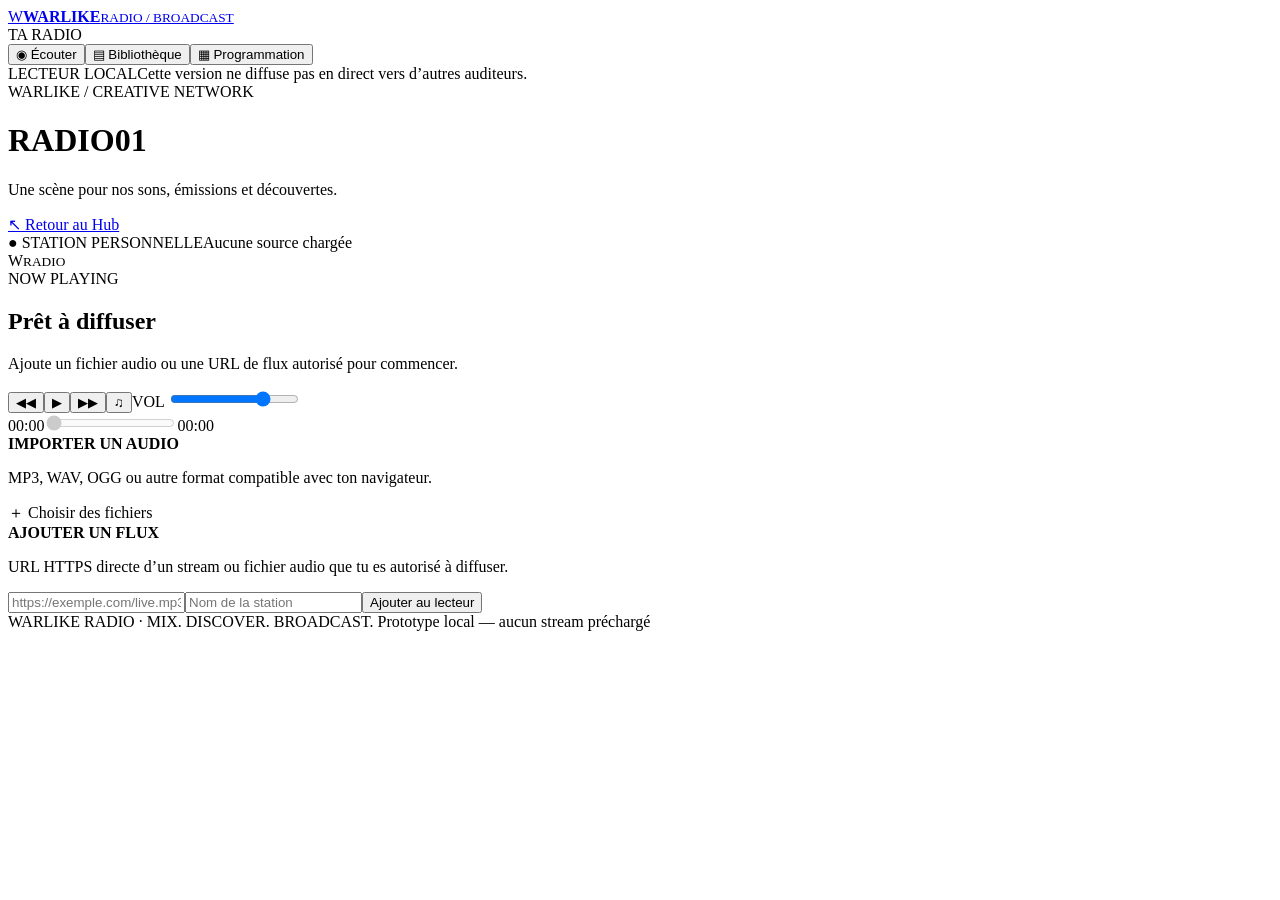
==== index.html @ a459d92d "feat(radio): initialize independent WarLike Radio web player and programming interface" ====
<!doctype html><html lang="fr"><head><meta charset="utf-8"><meta name="viewport" content="width=device-width,initial-scale=1"><meta name="theme-color" content="#17101e"><title>WarLike Radio — On Air</title><link rel="stylesheet" href="./style.css"></head><body><div class="app">
<aside class="side"><a class="brand" href="https://warlike-hub.pages.dev/"><span class="logo">W</span><span><b>WARLIKE</b><small>RADIO / BROADCAST</small></span></a><div class="side-title">TA RADIO</div><nav><button data-tab="player" class="active">◉ Écouter</button><button data-tab="library">▤ Bibliothèque</button><button data-tab="schedule">▦ Programmation</button></nav><div class="side-end"><span class="led"></span>LECTEUR LOCAL<span class="muted">Cette version ne diffuse pas en direct vers d’autres auditeurs.</span></div></aside>
<main><header class="top"><div><span class="eyebrow">WARLIKE / CREATIVE NETWORK</span><h1>RADIO<span>01</span></h1><p>Une scène pour nos sons, émissions et découvertes.</p></div><a href="https://warlike-hub.pages.dev/" class="back">↖ Retour au Hub</a></header>
<section id="playerPanel" class="panel"><div class="onair"><span class="live">● STATION PERSONNELLE</span><span id="sourceStatus">Aucune source chargée</span></div>
<div class="hero"><div class="cover"><div class="orbit one"></div><div class="orbit two"></div><div class="disc"><span>W</span><small>RADIO</small></div></div><div class="hero-data"><span class="eyebrow">NOW PLAYING</span><h2 id="trackTitle">Prêt à diffuser</h2><p id="trackArtist">Ajoute un fichier audio ou une URL de flux autorisé pour commencer.</p><div id="playbackError" role="status" class="error" hidden></div><div class="controls"><button id="previous" aria-label="Piste précédente">◀◀</button><button id="play" class="play" aria-label="Lecture / pause">▶</button><button id="next" aria-label="Piste suivante">▶▶</button><button id="mute" aria-label="Activer / couper le son">♫</button><label class="volume">VOL <input id="volume" type="range" min="0" max="100" value="75" aria-label="Volume"></label></div><div class="progress"><span id="elapsed">00:00</span><input id="seek" type="range" min="0" max="100" value="0" aria-label="Position de lecture" disabled><span id="duration">00:00</span></div></div></div>
<div class="source-cards"><div class="source-card"><b>IMPORTER UN AUDIO</b><p>MP3, WAV, OGG ou autre format compatible avec ton navigateur.</p><label class="upload">＋ Choisir des fichiers<input type="file" id="localFiles" accept="audio/*,.mp3,.wav,.ogg,.m4a,.flac" multiple hidden></label></div><form class="source-card" id="streamForm"><b>AJOUTER UN FLUX</b><p>URL HTTPS directe d’un stream ou fichier audio que tu es autorisé à diffuser.</p><input type="url" id="streamUrl" placeholder="https://exemple.com/live.mp3" required><input type="text" id="streamName" maxlength="90" placeholder="Nom de la station" required><button type="submit">Ajouter au lecteur</button></form></div></section>
<section id="libraryPanel" class="panel" hidden><div class="section-header"><div><span class="eyebrow">WARLIKE RADIO / COLLECTION</span><h2>Liste de lecture</h2></div><button id="clearLibrary">Effacer la liste</button></div><p class="hint">Les fichiers locaux restent dans ta session de navigateur. Seules les URLs de flux sont mémorisées ; les fichiers audio ne sont pas envoyés à un serveur.</p><div class="library-list" id="playlist"></div></section>
<section id="schedulePanel" class="panel" hidden><div class="section-header"><div><span class="eyebrow">WARLIKE RADIO / PROGRAMME</span><h2>Grille des émissions</h2></div></div><p class="hint">Ébauche de programmation éditoriale. Les horaires ne déclenchent pas de diffusion automatique.</p><form class="schedule-form" id="scheduleForm"><label>Heure<input type="time" id="showTime" required value="20:00"></label><label>Émission<input id="showName" maxlength="75" required placeholder="Ex. WarLike Sessions"></label><label>Animateur<input id="showHost" maxlength="65" placeholder="Nom de l'animateur"></label><button type="submit">＋ Ajouter</button></form><div id="shows" class="shows"></div></section>
<footer>WARLIKE RADIO · MIX. DISCOVER. BROADCAST. <span>Prototype local — aucun stream préchargé</span></footer>
</main></div><audio id="audio" preload="metadata"></audio><script type="module" src="./app.js"></script></body></html>
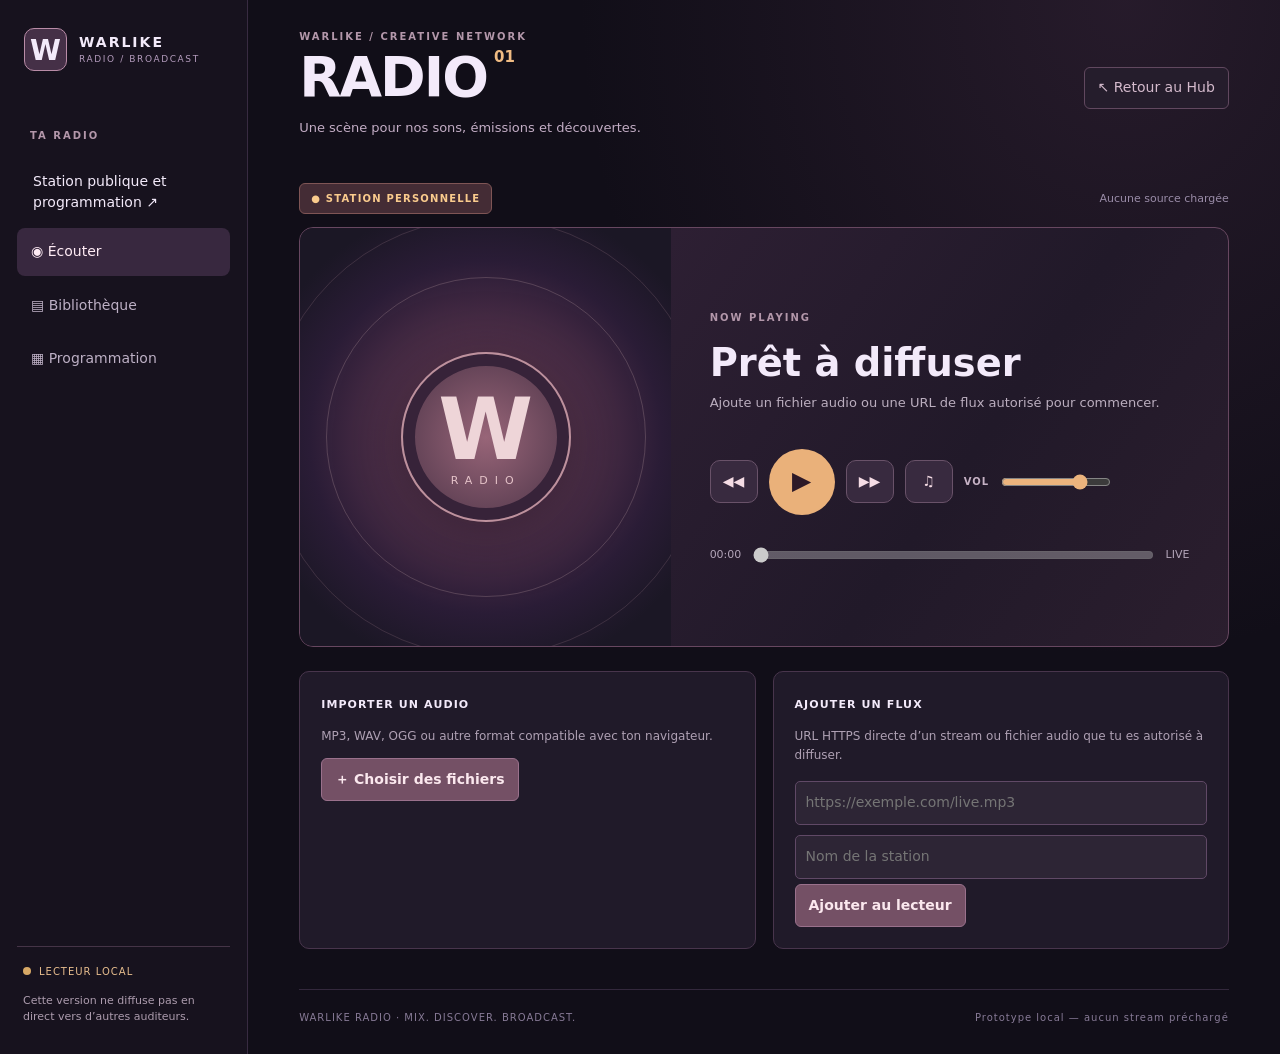
==== commit 4eb33b8d: "feat: expose server mode from local application" ====
--- a/index.html
+++ b/index.html
@@ -1,5 +1,5 @@
 <!doctype html><html lang="fr"><head><meta charset="utf-8"><meta name="viewport" content="width=device-width,initial-scale=1"><meta name="theme-color" content="#17101e"><title>WarLike Radio — On Air</title><link rel="stylesheet" href="./style.css"></head><body><div class="app">
-<aside class="side"><a class="brand" href="https://warlike-hub.pages.dev/"><span class="logo">W</span><span><b>WARLIKE</b><small>RADIO / BROADCAST</small></span></a><div class="side-title">TA RADIO</div><nav><button data-tab="player" class="active">◉ Écouter</button><button data-tab="library">▤ Bibliothèque</button><button data-tab="schedule">▦ Programmation</button></nav><div class="side-end"><span class="led"></span>LECTEUR LOCAL<span class="muted">Cette version ne diffuse pas en direct vers d’autres auditeurs.</span></div></aside>
+<aside class="side"><a class="brand" href="https://warlike-hub.pages.dev/"><span class="logo">W</span><span><b>WARLIKE</b><small>RADIO / BROADCAST</small></span></a><div class="side-title">TA RADIO</div><p style="padding:0 16px"><a href="./public.html">Station publique et programmation ↗</a></p><nav><button data-tab="player" class="active">◉ Écouter</button><button data-tab="library">▤ Bibliothèque</button><button data-tab="schedule">▦ Programmation</button></nav><div class="side-end"><span class="led"></span>LECTEUR LOCAL<span class="muted">Cette version ne diffuse pas en direct vers d’autres auditeurs.</span></div></aside>
 <main><header class="top"><div><span class="eyebrow">WARLIKE / CREATIVE NETWORK</span><h1>RADIO<span>01</span></h1><p>Une scène pour nos sons, émissions et découvertes.</p></div><a href="https://warlike-hub.pages.dev/" class="back">↖ Retour au Hub</a></header>
 <section id="playerPanel" class="panel"><div class="onair"><span class="live">● STATION PERSONNELLE</span><span id="sourceStatus">Aucune source chargée</span></div>
 <div class="hero"><div class="cover"><div class="orbit one"></div><div class="orbit two"></div><div class="disc"><span>W</span><small>RADIO</small></div></div><div class="hero-data"><span class="eyebrow">NOW PLAYING</span><h2 id="trackTitle">Prêt à diffuser</h2><p id="trackArtist">Ajoute un fichier audio ou une URL de flux autorisé pour commencer.</p><div id="playbackError" role="status" class="error" hidden></div><div class="controls"><button id="previous" aria-label="Piste précédente">◀◀</button><button id="play" class="play" aria-label="Lecture / pause">▶</button><button id="next" aria-label="Piste suivante">▶▶</button><button id="mute" aria-label="Activer / couper le son">♫</button><label class="volume">VOL <input id="volume" type="range" min="0" max="100" value="75" aria-label="Volume"></label></div><div class="progress"><span id="elapsed">00:00</span><input id="seek" type="range" min="0" max="100" value="0" aria-label="Position de lecture" disabled><span id="duration">00:00</span></div></div></div>
--- a/style.css
+++ b/style.css
@@ -0,0 +1 @@
+:root{font:14px/1.55 Inter,system-ui,'Segoe UI',sans-serif;background:#110d17;color:#f3eafa}*{box-sizing:border-box}body{margin:0}button,input{font:inherit}button{cursor:pointer}a{text-decoration:none;color:inherit}button:focus-visible,input:focus-visible,a:focus-visible{outline:2px solid #e2b77b;outline-offset:3px}.app{display:grid;grid-template-columns:248px minmax(0,1fr);min-height:100dvh}.side{padding:28px 17px;background:#17121e;border-right:1px solid #382b41;display:flex;flex-direction:column;min-height:100vh}.brand{display:flex;gap:12px;align-items:center;margin:0 7px 57px}.logo{height:43px;width:43px;background:#453047;border:1px solid #b98ca7;border-radius:10px;display:grid;place-items:center;font-size:28px;font-weight:900}.brand b{letter-spacing:2px}.brand small{display:block;letter-spacing:1.6px;color:#b49cbd;font-size:9px}.side-title,.eyebrow{font-size:10px;letter-spacing:2px;font-weight:800;color:#b397aa}.side-title{margin:0 13px 13px}.side nav{display:grid;gap:6px}.side nav button{color:#bdb0c5;text-align:left;background:none;border:0;border-radius:8px;padding:13px 14px}.side nav button:hover,.side nav button.active{background:#38283f;color:#ffecf5}.side-end{margin-top:auto;border-top:1px solid #453447;padding:17px 6px 0;color:#e6bc8d;font-size:10px;letter-spacing:1px}.side-end .muted{display:block;line-height:1.5;color:#ad9cae;font-size:11px;margin-top:13px;letter-spacing:0}.led{display:inline-block;width:8px;height:8px;background:#d7a866;border-radius:50%;margin-right:8px}main{min-width:0;background:radial-gradient(ellipse at 85% 0,#51345055,transparent 44%),#110e18;padding:25px clamp(18px,4vw,68px) 28px}.top{display:flex;justify-content:space-between;gap:15px;align-items:center;margin-bottom:32px}.top h1{margin:3px 0;font-size:clamp(32px,5vw,55px);line-height:1;font-weight:900;letter-spacing:-2px}.top h1 span{font-size:15px;color:#f0bb83;vertical-align:top;margin-left:7px;letter-spacing:0}.top p{color:#c3adc5;font-size:13px}.back{border:1px solid #61485f;background:#251d2c;border-radius:6px;padding:9px 13px;color:#d4bacc}.panel{max-width:1240px}.onair{display:flex;align-items:center;justify-content:space-between;flex-wrap:wrap;gap:12px;margin-bottom:13px}.live{color:#facb8d;background:#442c35;border:1px solid #7f5555;padding:7px 11px;border-radius:6px;font-size:10px;letter-spacing:1.2px;font-weight:800}#sourceStatus{color:#9a8ca8;font-size:11px}.hero{display:grid;grid-template-columns:minmax(220px,40%) minmax(0,1fr);background:linear-gradient(125deg,#37243b,#211929 68%,#2b1e2e);border:1px solid #674760;border-radius:14px;overflow:hidden;min-height:420px}.cover{position:relative;min-height:400px;background:radial-gradient(circle,#9b6573 0,#57344d 30%,#2a1c36 63%,#1b1725 85%);display:grid;place-items:center;overflow:hidden}.orbit{position:absolute;border:1px solid #b89ca048;border-radius:50%;width:320px;height:320px}.orbit.two{width:440px;height:440px;border-color:#d9a9b32a}.disc{height:170px;width:170px;border:2px solid #bd919d;border-radius:50%;display:flex;align-items:center;justify-content:center;flex-direction:column;background:radial-gradient(circle,#986578,#463044);box-shadow:0 8px 60px #08081180,inset 0 0 0 12px #372339}.disc span{font-size:86px;font-weight:900;line-height:1;color:#eed5d8}.disc small{font-size:11px;letter-spacing:7px;color:#e5c3c9}.playing .disc{animation:spin 10s linear infinite}@keyframes spin{to{transform:rotate(360deg)}}.hero-data{padding:48px clamp(18px,3vw,48px);display:flex;flex-direction:column;justify-content:center;min-width:0}.hero-data h2{font-size:clamp(25px,3vw,42px);line-height:1.12;margin:15px 0 9px;overflow-wrap:anywhere}.hero-data>p{font-size:13px;color:#bbaebf;margin:0 0 36px}.controls{display:flex;align-items:center;gap:11px;flex-wrap:wrap}.controls button{color:#f5dce5;background:#382a3f;border:1px solid #695269;height:43px;width:48px;border-radius:10px}.controls button.play{background:#eab17a;color:#2d1927;border:0;border-radius:50%;width:66px;height:66px;font-size:25px}.controls button:hover{filter:brightness(1.15)}.volume{display:flex;gap:10px;align-items:center;color:#c6b2c5;font-size:10px;font-weight:800;letter-spacing:1px}.volume input{width:110px;accent-color:#ecb47d}.progress{margin-top:30px;display:flex;gap:10px;align-items:center;font-size:11px;color:#b3a5b9}.progress input{flex:1;min-width:0;accent-color:#efb882}.error{margin:-16px 0 20px;border:1px solid #c88686;background:#43272d;padding:9px;color:#ffcdce;border-radius:5px;font-size:12px}.source-cards{display:grid;grid-template-columns:1fr 1fr;gap:17px;margin-top:24px}.source-card{background:#201a29;border:1px solid #48354c;border-radius:10px;padding:21px}.source-card b{font-size:11px;letter-spacing:1.1px}.source-card p{color:#aea0b3;font-size:12px}.source-card input:not([type=file]){width:100%;margin:5px 0;background:#2d2535;border:1px solid #604966;border-radius:5px;color:white;padding:10px}.source-card button,.upload{display:inline-block;background:#745065;border:1px solid #9a718c;color:#fbe8ee;border-radius:6px;padding:10px 13px;font-weight:700;cursor:pointer}.source-card button:hover,.upload:hover{background:#935e78}.section-header{display:flex;align-items:center;justify-content:space-between;gap:10px}.section-header h2{font-size:32px;margin:8px 0}.section-header>button{background:#4a2637;color:#f9d3d5;border:1px solid #74435c;border-radius:6px;padding:9px}.hint{color:#afa3b9;max-width:750px}.library-list,.shows{margin-top:25px;display:grid;gap:10px}.list-item,.show{background:#241c2c;border:1px solid #48364d;border-radius:9px;padding:13px 17px;display:flex;align-items:center;gap:14px}.list-item.active{border-color:#f4bd81;background:#392738}.list-item .number{color:#cda88b;font-size:15px;width:28px}.list-item .meta{min-width:0;flex:1}.list-item .meta b,.show b{display:block;overflow-wrap:anywhere}.list-item .meta small,.show small{display:block;color:#9f90a8;font-size:11px}.list-item button,.show button{background:#392f40;color:#e6d4e6;border:1px solid #59445b;border-radius:5px;padding:8px}.show time{background:#402c45;color:#fad49b;padding:9px 11px;border-radius:6px;font-weight:800}.show>div{flex:1}.schedule-form{display:flex;flex-wrap:wrap;align-items:end;gap:11px;margin-top:30px;padding:22px;background:#271e2c;border:1px solid #4e3951;border-radius:10px}.schedule-form label{display:grid;gap:5px;font-size:11px;color:#bca3ba}.schedule-form input{background:#382b3e;border:1px solid #6e5070;border-radius:5px;padding:10px;color:white}.schedule-form button{background:#b68669;border:0;color:#251924;border-radius:5px;padding:12px 16px;font-weight:800}footer{display:flex;justify-content:space-between;gap:20px;flex-wrap:wrap;color:#877a96;border-top:1px solid #33283c;padding-top:20px;margin-top:40px;font-size:10px;letter-spacing:1px}@media(max-width:900px){.app{grid-template-columns:1fr}.side{min-height:0;padding:12px;display:flex;flex-direction:row;flex-wrap:wrap;align-items:center;gap:12px}.brand{margin:0}.side-title,.side-end{display:none}.side nav{display:flex;margin-left:auto}.side nav button{padding:9px}main{padding:20px}.hero-data{padding:28px}.cover{min-height:290px}.hero{min-height:300px}}@media(max-width:600px){.top{align-items:flex-start}.back{font-size:11px}.hero{display:flex;flex-direction:column}.cover{min-height:210px}.disc{width:125px;height:125px}.disc span{font-size:61px}.orbit{width:215px;height:215px}.orbit.two{width:290px;height:290px}.hero-data{padding:25px}.hero-data>p{margin-bottom:20px}.source-cards{grid-template-columns:1fr}.side nav{width:100%;margin:0}.side nav button{flex:1}.schedule-form{display:grid;grid-template-columns:1fr}.schedule-form input{width:100%}}
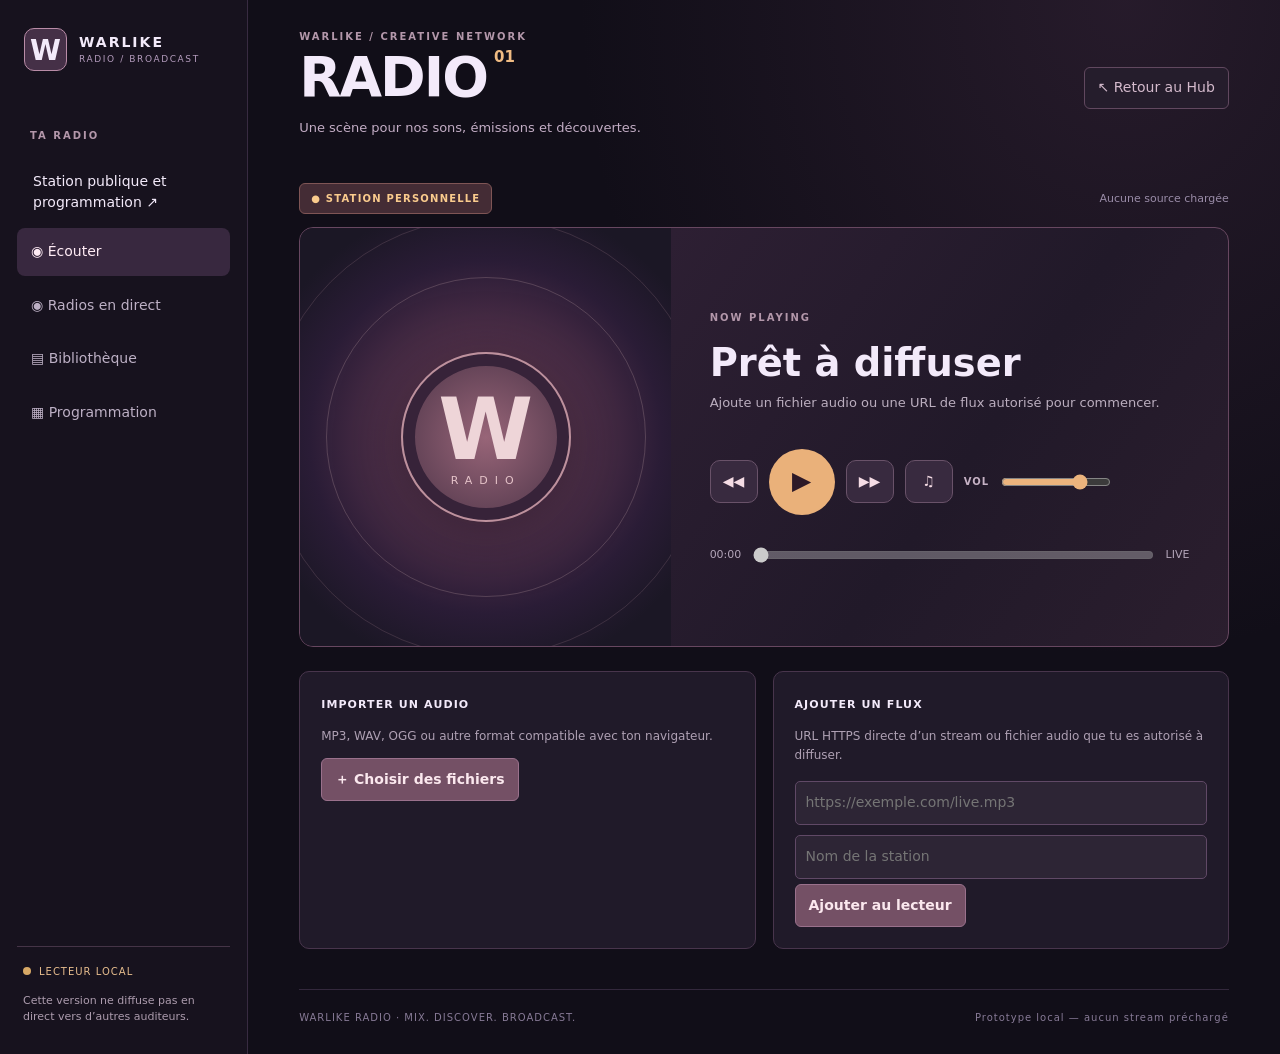
==== commit b19deb4a: "feat(radio): add live stations browser and search UI" ====
--- a/index.html
+++ b/index.html
@@ -1,10 +1,10 @@
 <!doctype html><html lang="fr"><head><meta charset="utf-8"><meta name="viewport" content="width=device-width,initial-scale=1"><meta name="theme-color" content="#17101e"><title>WarLike Radio — On Air</title><link rel="stylesheet" href="./style.css"></head><body><div class="app">
-<aside class="side"><a class="brand" href="https://warlike-hub.pages.dev/"><span class="logo">W</span><span><b>WARLIKE</b><small>RADIO / BROADCAST</small></span></a><div class="side-title">TA RADIO</div><p style="padding:0 16px"><a href="./public.html">Station publique et programmation ↗</a></p><nav><button data-tab="player" class="active">◉ Écouter</button><button data-tab="library">▤ Bibliothèque</button><button data-tab="schedule">▦ Programmation</button></nav><div class="side-end"><span class="led"></span>LECTEUR LOCAL<span class="muted">Cette version ne diffuse pas en direct vers d’autres auditeurs.</span></div></aside>
+<aside class="side"><a class="brand" href="https://warlike-hub.pages.dev/"><span class="logo">W</span><span><b>WARLIKE</b><small>RADIO / BROADCAST</small></span></a><div class="side-title">TA RADIO</div><p style="padding:0 16px"><a href="./public.html">Station publique et programmation ↗</a></p><nav><button data-tab="player" class="active">◉ Écouter</button><button data-tab="stations">◉ Radios en direct</button><button data-tab="library">▤ Bibliothèque</button><button data-tab="schedule">▦ Programmation</button></nav><div class="side-end"><span class="led"></span>LECTEUR LOCAL<span class="muted">Cette version ne diffuse pas en direct vers d’autres auditeurs.</span></div></aside>
 <main><header class="top"><div><span class="eyebrow">WARLIKE / CREATIVE NETWORK</span><h1>RADIO<span>01</span></h1><p>Une scène pour nos sons, émissions et découvertes.</p></div><a href="https://warlike-hub.pages.dev/" class="back">↖ Retour au Hub</a></header>
 <section id="playerPanel" class="panel"><div class="onair"><span class="live">● STATION PERSONNELLE</span><span id="sourceStatus">Aucune source chargée</span></div>
 <div class="hero"><div class="cover"><div class="orbit one"></div><div class="orbit two"></div><div class="disc"><span>W</span><small>RADIO</small></div></div><div class="hero-data"><span class="eyebrow">NOW PLAYING</span><h2 id="trackTitle">Prêt à diffuser</h2><p id="trackArtist">Ajoute un fichier audio ou une URL de flux autorisé pour commencer.</p><div id="playbackError" role="status" class="error" hidden></div><div class="controls"><button id="previous" aria-label="Piste précédente">◀◀</button><button id="play" class="play" aria-label="Lecture / pause">▶</button><button id="next" aria-label="Piste suivante">▶▶</button><button id="mute" aria-label="Activer / couper le son">♫</button><label class="volume">VOL <input id="volume" type="range" min="0" max="100" value="75" aria-label="Volume"></label></div><div class="progress"><span id="elapsed">00:00</span><input id="seek" type="range" min="0" max="100" value="0" aria-label="Position de lecture" disabled><span id="duration">00:00</span></div></div></div>
 <div class="source-cards"><div class="source-card"><b>IMPORTER UN AUDIO</b><p>MP3, WAV, OGG ou autre format compatible avec ton navigateur.</p><label class="upload">＋ Choisir des fichiers<input type="file" id="localFiles" accept="audio/*,.mp3,.wav,.ogg,.m4a,.flac" multiple hidden></label></div><form class="source-card" id="streamForm"><b>AJOUTER UN FLUX</b><p>URL HTTPS directe d’un stream ou fichier audio que tu es autorisé à diffuser.</p><input type="url" id="streamUrl" placeholder="https://exemple.com/live.mp3" required><input type="text" id="streamName" maxlength="90" placeholder="Nom de la station" required><button type="submit">Ajouter au lecteur</button></form></div></section>
-<section id="libraryPanel" class="panel" hidden><div class="section-header"><div><span class="eyebrow">WARLIKE RADIO / COLLECTION</span><h2>Liste de lecture</h2></div><button id="clearLibrary">Effacer la liste</button></div><p class="hint">Les fichiers locaux restent dans ta session de navigateur. Seules les URLs de flux sont mémorisées ; les fichiers audio ne sont pas envoyés à un serveur.</p><div class="library-list" id="playlist"></div></section>
+<section id="stationsPanel" class="panel" hidden><div class="section-header"><div><span class="eyebrow">RADIOS FRANÇAISES · FLUX PUBLICS</span><h2>Radios en direct</h2></div><span id="stationTotal" class="hint"></span></div><p class="hint">Des stations réelles avec des flux HTTPS publiés par leurs diffuseurs. La disponibilité et les droits d’écoute dépendent de chaque radio. La lecture démarre après ton clic.</p><div class="station-filters"><input id="stationSearch" type="search" placeholder="Rechercher une chaîne, un genre…" aria-label="Rechercher une station"><select id="stationGenre" aria-label="Filtrer par genre"><option value="all">Tous les genres</option></select></div><div id="stationGrid" class="station-grid"></div></section><section id="libraryPanel" class="panel" hidden><div class="section-header"><div><span class="eyebrow">WARLIKE RADIO / COLLECTION</span><h2>Liste de lecture</h2></div><button id="clearLibrary">Effacer la liste</button></div><p class="hint">Les fichiers locaux restent dans ta session de navigateur. Les radios du catalogue sont accessibles dans l’onglet Radios. Seules tes URLs de flux ajoutées sont mémorisées ; les fichiers audio ne sont pas envoyés à un serveur.</p><div class="library-list" id="playlist"></div></section>
 <section id="schedulePanel" class="panel" hidden><div class="section-header"><div><span class="eyebrow">WARLIKE RADIO / PROGRAMME</span><h2>Grille des émissions</h2></div></div><p class="hint">Ébauche de programmation éditoriale. Les horaires ne déclenchent pas de diffusion automatique.</p><form class="schedule-form" id="scheduleForm"><label>Heure<input type="time" id="showTime" required value="20:00"></label><label>Émission<input id="showName" maxlength="75" required placeholder="Ex. WarLike Sessions"></label><label>Animateur<input id="showHost" maxlength="65" placeholder="Nom de l'animateur"></label><button type="submit">＋ Ajouter</button></form><div id="shows" class="shows"></div></section>
 <footer>WARLIKE RADIO · MIX. DISCOVER. BROADCAST. <span>Prototype local — aucun stream préchargé</span></footer>
 </main></div><audio id="audio" preload="metadata"></audio><script type="module" src="./app.js"></script></body></html>
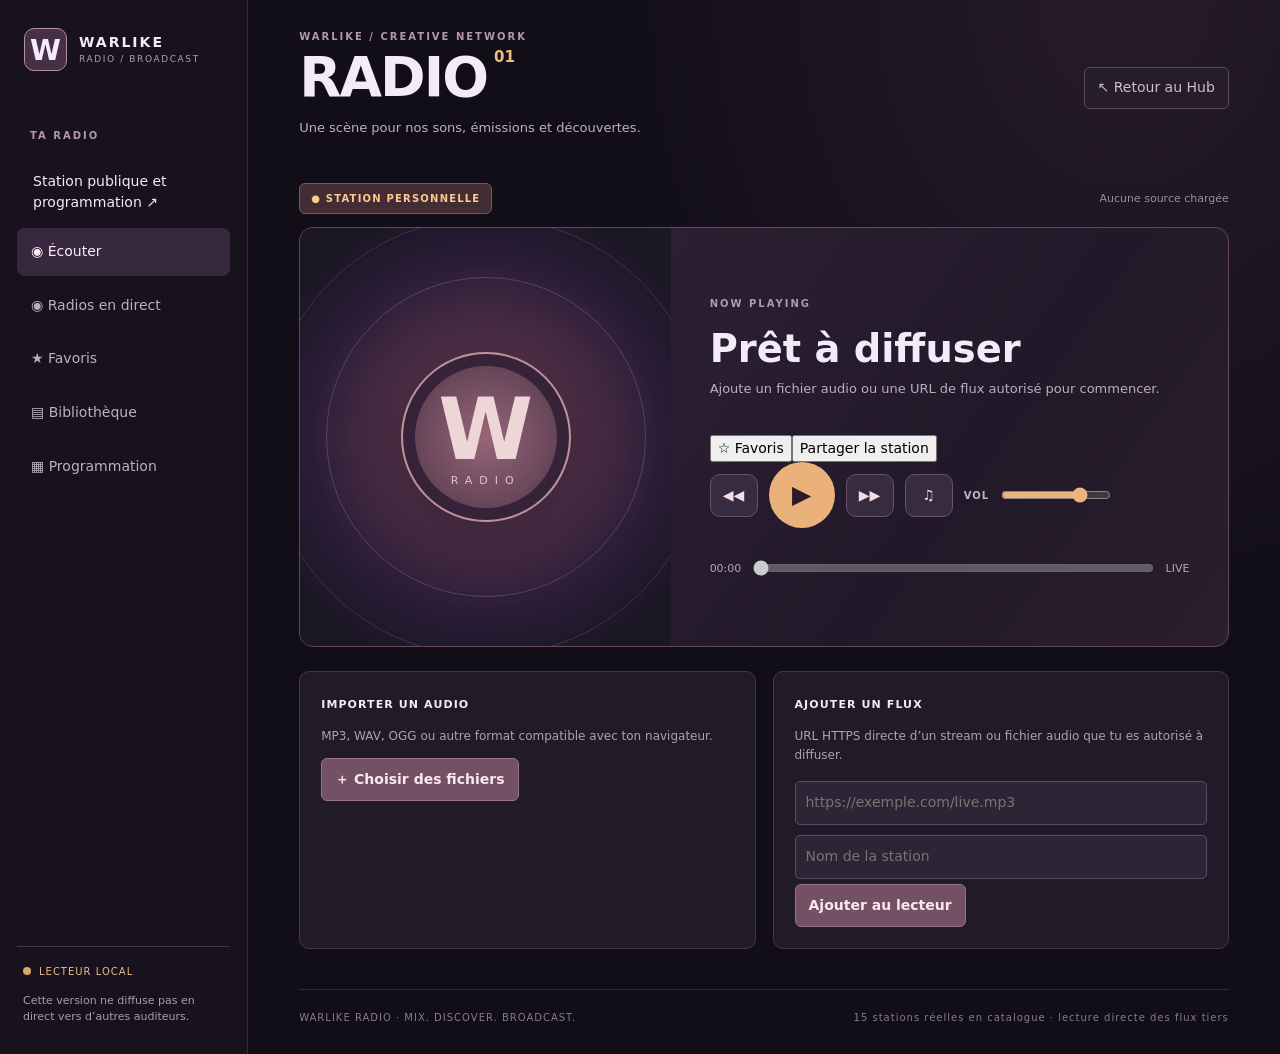
==== commit ee77ce76: "feat(radio): add favorites, recent stations, sorting, retry and share controls" ====
--- a/index.html
+++ b/index.html
@@ -1,10 +1,10 @@
 <!doctype html><html lang="fr"><head><meta charset="utf-8"><meta name="viewport" content="width=device-width,initial-scale=1"><meta name="theme-color" content="#17101e"><title>WarLike Radio — On Air</title><link rel="stylesheet" href="./style.css"></head><body><div class="app">
-<aside class="side"><a class="brand" href="https://warlike-hub.pages.dev/"><span class="logo">W</span><span><b>WARLIKE</b><small>RADIO / BROADCAST</small></span></a><div class="side-title">TA RADIO</div><p style="padding:0 16px"><a href="./public.html">Station publique et programmation ↗</a></p><nav><button data-tab="player" class="active">◉ Écouter</button><button data-tab="stations">◉ Radios en direct</button><button data-tab="library">▤ Bibliothèque</button><button data-tab="schedule">▦ Programmation</button></nav><div class="side-end"><span class="led"></span>LECTEUR LOCAL<span class="muted">Cette version ne diffuse pas en direct vers d’autres auditeurs.</span></div></aside>
+<aside class="side"><a class="brand" href="https://warlike-hub.pages.dev/"><span class="logo">W</span><span><b>WARLIKE</b><small>RADIO / BROADCAST</small></span></a><div class="side-title">TA RADIO</div><p style="padding:0 16px"><a href="./public.html">Station publique et programmation ↗</a></p><nav><button data-tab="player" class="active">◉ Écouter</button><button data-tab="stations">◉ Radios en direct</button><button data-tab="favorites">★ Favoris</button><button data-tab="library">▤ Bibliothèque</button><button data-tab="schedule">▦ Programmation</button></nav><div class="side-end"><span class="led"></span>LECTEUR LOCAL<span class="muted">Cette version ne diffuse pas en direct vers d’autres auditeurs.</span></div></aside>
 <main><header class="top"><div><span class="eyebrow">WARLIKE / CREATIVE NETWORK</span><h1>RADIO<span>01</span></h1><p>Une scène pour nos sons, émissions et découvertes.</p></div><a href="https://warlike-hub.pages.dev/" class="back">↖ Retour au Hub</a></header>
 <section id="playerPanel" class="panel"><div class="onair"><span class="live">● STATION PERSONNELLE</span><span id="sourceStatus">Aucune source chargée</span></div>
-<div class="hero"><div class="cover"><div class="orbit one"></div><div class="orbit two"></div><div class="disc"><span>W</span><small>RADIO</small></div></div><div class="hero-data"><span class="eyebrow">NOW PLAYING</span><h2 id="trackTitle">Prêt à diffuser</h2><p id="trackArtist">Ajoute un fichier audio ou une URL de flux autorisé pour commencer.</p><div id="playbackError" role="status" class="error" hidden></div><div class="controls"><button id="previous" aria-label="Piste précédente">◀◀</button><button id="play" class="play" aria-label="Lecture / pause">▶</button><button id="next" aria-label="Piste suivante">▶▶</button><button id="mute" aria-label="Activer / couper le son">♫</button><label class="volume">VOL <input id="volume" type="range" min="0" max="100" value="75" aria-label="Volume"></label></div><div class="progress"><span id="elapsed">00:00</span><input id="seek" type="range" min="0" max="100" value="0" aria-label="Position de lecture" disabled><span id="duration">00:00</span></div></div></div>
+<div class="hero"><div class="cover"><div class="orbit one"></div><div class="orbit two"></div><div class="disc"><span>W</span><small>RADIO</small></div></div><div class="hero-data"><span class="eyebrow">NOW PLAYING</span><h2 id="trackTitle">Prêt à diffuser</h2><p id="trackArtist">Ajoute un fichier audio ou une URL de flux autorisé pour commencer.</p><div id="playbackError" role="status" class="error" hidden></div><div id="playerActions" class="player-actions"><button type="button" id="favoriteCurrent" aria-pressed="false">☆ Favoris</button><button type="button" id="shareCurrent">Partager la station</button><a id="officialCurrent" href="#" target="_blank" rel="noopener noreferrer" hidden>Écouter sur le site officiel ↗</a><button type="button" id="retryCurrent" hidden>↻ Réessayer</button></div><div class="controls"><button id="previous" aria-label="Piste précédente">◀◀</button><button id="play" class="play" aria-label="Lecture / pause">▶</button><button id="next" aria-label="Piste suivante">▶▶</button><button id="mute" aria-label="Activer / couper le son">♫</button><label class="volume">VOL <input id="volume" type="range" min="0" max="100" value="75" aria-label="Volume"></label></div><div class="progress"><span id="elapsed">00:00</span><input id="seek" type="range" min="0" max="100" value="0" aria-label="Position de lecture" disabled><span id="duration">00:00</span></div></div></div>
 <div class="source-cards"><div class="source-card"><b>IMPORTER UN AUDIO</b><p>MP3, WAV, OGG ou autre format compatible avec ton navigateur.</p><label class="upload">＋ Choisir des fichiers<input type="file" id="localFiles" accept="audio/*,.mp3,.wav,.ogg,.m4a,.flac" multiple hidden></label></div><form class="source-card" id="streamForm"><b>AJOUTER UN FLUX</b><p>URL HTTPS directe d’un stream ou fichier audio que tu es autorisé à diffuser.</p><input type="url" id="streamUrl" placeholder="https://exemple.com/live.mp3" required><input type="text" id="streamName" maxlength="90" placeholder="Nom de la station" required><button type="submit">Ajouter au lecteur</button></form></div></section>
-<section id="stationsPanel" class="panel" hidden><div class="section-header"><div><span class="eyebrow">RADIOS FRANÇAISES · FLUX PUBLICS</span><h2>Radios en direct</h2></div><span id="stationTotal" class="hint"></span></div><p class="hint">Des stations réelles avec des flux HTTPS publiés par leurs diffuseurs. La disponibilité et les droits d’écoute dépendent de chaque radio. La lecture démarre après ton clic.</p><div class="station-filters"><input id="stationSearch" type="search" placeholder="Rechercher une chaîne, un genre…" aria-label="Rechercher une station"><select id="stationGenre" aria-label="Filtrer par genre"><option value="all">Tous les genres</option></select></div><div id="stationGrid" class="station-grid"></div></section><section id="libraryPanel" class="panel" hidden><div class="section-header"><div><span class="eyebrow">WARLIKE RADIO / COLLECTION</span><h2>Liste de lecture</h2></div><button id="clearLibrary">Effacer la liste</button></div><p class="hint">Les fichiers locaux restent dans ta session de navigateur. Les radios du catalogue sont accessibles dans l’onglet Radios. Seules tes URLs de flux ajoutées sont mémorisées ; les fichiers audio ne sont pas envoyés à un serveur.</p><div class="library-list" id="playlist"></div></section>
+<section id="stationsPanel" class="panel" hidden><div class="section-header"><div><span class="eyebrow">RADIOS FRANÇAISES · FLUX PUBLICS</span><h2>Radios en direct</h2></div><span id="stationTotal" class="hint"></span></div><p class="hint">Des stations réelles avec des flux HTTPS publiés par leurs diffuseurs. La disponibilité et les droits d’écoute dépendent de chaque radio. La lecture démarre après ton clic.</p><div class="station-filters"><input id="stationSearch" type="search" placeholder="Rechercher une chaîne, un genre…" aria-label="Rechercher une station"><select id="stationGenre" aria-label="Filtrer par genre"><option value="all">Tous les genres</option></select><select id="stationSort" aria-label="Trier les stations"><option value="name">Par nom</option><option value="genre">Par genre</option><option value="recent">Écoutées récemment</option></select><label class="filter-check"><input id="stationFavoritesOnly" type="checkbox"> ★ Favoris uniquement</label></div><div id="stationGrid" class="station-grid"></div></section><section id="favoritesPanel" class="panel" hidden><div class="section-header"><div><span class="eyebrow">WARLIKE RADIO / TA SÉLECTION</span><h2>Favoris & écoutes récentes</h2></div></div><p class="hint">Retrouve tes stations favorites et les 12 dernières stations sélectionnées sur cet appareil.</p><h3>★ Mes favoris</h3><div id="favoriteGrid" class="station-grid"></div><h3>◷ Écoutées récemment</h3><div id="recentGrid" class="station-grid"></div></section><section id="libraryPanel" class="panel" hidden><div class="section-header"><div><span class="eyebrow">WARLIKE RADIO / COLLECTION</span><h2>Liste de lecture</h2></div><button id="clearLibrary">Effacer la liste</button></div><p class="hint">Les fichiers locaux restent dans ta session de navigateur. Les radios du catalogue sont accessibles dans l’onglet Radios. Seules tes URLs de flux ajoutées sont mémorisées ; les fichiers audio ne sont pas envoyés à un serveur.</p><div class="library-list" id="playlist"></div></section>
 <section id="schedulePanel" class="panel" hidden><div class="section-header"><div><span class="eyebrow">WARLIKE RADIO / PROGRAMME</span><h2>Grille des émissions</h2></div></div><p class="hint">Ébauche de programmation éditoriale. Les horaires ne déclenchent pas de diffusion automatique.</p><form class="schedule-form" id="scheduleForm"><label>Heure<input type="time" id="showTime" required value="20:00"></label><label>Émission<input id="showName" maxlength="75" required placeholder="Ex. WarLike Sessions"></label><label>Animateur<input id="showHost" maxlength="65" placeholder="Nom de l'animateur"></label><button type="submit">＋ Ajouter</button></form><div id="shows" class="shows"></div></section>
-<footer>WARLIKE RADIO · MIX. DISCOVER. BROADCAST. <span>Prototype local — aucun stream préchargé</span></footer>
+<footer>WARLIKE RADIO · MIX. DISCOVER. BROADCAST. <span>15 stations réelles en catalogue · lecture directe des flux tiers</span></footer>
 </main></div><audio id="audio" preload="metadata"></audio><script type="module" src="./app.js"></script></body></html>
--- a/style.css
+++ b/style.css
@@ -1 +1,12 @@
-:root{font:14px/1.55 Inter,system-ui,'Segoe UI',sans-serif;background:#110d17;color:#f3eafa}*{box-sizing:border-box}body{margin:0}button,input{font:inherit}button{cursor:pointer}a{text-decoration:none;color:inherit}button:focus-visible,input:focus-visible,a:focus-visible{outline:2px solid #e2b77b;outline-offset:3px}.app{display:grid;grid-template-columns:248px minmax(0,1fr);min-height:100dvh}.side{padding:28px 17px;background:#17121e;border-right:1px solid #382b41;display:flex;flex-direction:column;min-height:100vh}.brand{display:flex;gap:12px;align-items:center;margin:0 7px 57px}.logo{height:43px;width:43px;background:#453047;border:1px solid #b98ca7;border-radius:10px;display:grid;place-items:center;font-size:28px;font-weight:900}.brand b{letter-spacing:2px}.brand small{display:block;letter-spacing:1.6px;color:#b49cbd;font-size:9px}.side-title,.eyebrow{font-size:10px;letter-spacing:2px;font-weight:800;color:#b397aa}.side-title{margin:0 13px 13px}.side nav{display:grid;gap:6px}.side nav button{color:#bdb0c5;text-align:left;background:none;border:0;border-radius:8px;padding:13px 14px}.side nav button:hover,.side nav button.active{background:#38283f;color:#ffecf5}.side-end{margin-top:auto;border-top:1px solid #453447;padding:17px 6px 0;color:#e6bc8d;font-size:10px;letter-spacing:1px}.side-end .muted{display:block;line-height:1.5;color:#ad9cae;font-size:11px;margin-top:13px;letter-spacing:0}.led{display:inline-block;width:8px;height:8px;background:#d7a866;border-radius:50%;margin-right:8px}main{min-width:0;background:radial-gradient(ellipse at 85% 0,#51345055,transparent 44%),#110e18;padding:25px clamp(18px,4vw,68px) 28px}.top{display:flex;justify-content:space-between;gap:15px;align-items:center;margin-bottom:32px}.top h1{margin:3px 0;font-size:clamp(32px,5vw,55px);line-height:1;font-weight:900;letter-spacing:-2px}.top h1 span{font-size:15px;color:#f0bb83;vertical-align:top;margin-left:7px;letter-spacing:0}.top p{color:#c3adc5;font-size:13px}.back{border:1px solid #61485f;background:#251d2c;border-radius:6px;padding:9px 13px;color:#d4bacc}.panel{max-width:1240px}.onair{display:flex;align-items:center;justify-content:space-between;flex-wrap:wrap;gap:12px;margin-bottom:13px}.live{color:#facb8d;background:#442c35;border:1px solid #7f5555;padding:7px 11px;border-radius:6px;font-size:10px;letter-spacing:1.2px;font-weight:800}#sourceStatus{color:#9a8ca8;font-size:11px}.hero{display:grid;grid-template-columns:minmax(220px,40%) minmax(0,1fr);background:linear-gradient(125deg,#37243b,#211929 68%,#2b1e2e);border:1px solid #674760;border-radius:14px;overflow:hidden;min-height:420px}.cover{position:relative;min-height:400px;background:radial-gradient(circle,#9b6573 0,#57344d 30%,#2a1c36 63%,#1b1725 85%);display:grid;place-items:center;overflow:hidden}.orbit{position:absolute;border:1px solid #b89ca048;border-radius:50%;width:320px;height:320px}.orbit.two{width:440px;height:440px;border-color:#d9a9b32a}.disc{height:170px;width:170px;border:2px solid #bd919d;border-radius:50%;display:flex;align-items:center;justify-content:center;flex-direction:column;background:radial-gradient(circle,#986578,#463044);box-shadow:0 8px 60px #08081180,inset 0 0 0 12px #372339}.disc span{font-size:86px;font-weight:900;line-height:1;color:#eed5d8}.disc small{font-size:11px;letter-spacing:7px;color:#e5c3c9}.playing .disc{animation:spin 10s linear infinite}@keyframes spin{to{transform:rotate(360deg)}}.hero-data{padding:48px clamp(18px,3vw,48px);display:flex;flex-direction:column;justify-content:center;min-width:0}.hero-data h2{font-size:clamp(25px,3vw,42px);line-height:1.12;margin:15px 0 9px;overflow-wrap:anywhere}.hero-data>p{font-size:13px;color:#bbaebf;margin:0 0 36px}.controls{display:flex;align-items:center;gap:11px;flex-wrap:wrap}.controls button{color:#f5dce5;background:#382a3f;border:1px solid #695269;height:43px;width:48px;border-radius:10px}.controls button.play{background:#eab17a;color:#2d1927;border:0;border-radius:50%;width:66px;height:66px;font-size:25px}.controls button:hover{filter:brightness(1.15)}.volume{display:flex;gap:10px;align-items:center;color:#c6b2c5;font-size:10px;font-weight:800;letter-spacing:1px}.volume input{width:110px;accent-color:#ecb47d}.progress{margin-top:30px;display:flex;gap:10px;align-items:center;font-size:11px;color:#b3a5b9}.progress input{flex:1;min-width:0;accent-color:#efb882}.error{margin:-16px 0 20px;border:1px solid #c88686;background:#43272d;padding:9px;color:#ffcdce;border-radius:5px;font-size:12px}.source-cards{display:grid;grid-template-columns:1fr 1fr;gap:17px;margin-top:24px}.source-card{background:#201a29;border:1px solid #48354c;border-radius:10px;padding:21px}.source-card b{font-size:11px;letter-spacing:1.1px}.source-card p{color:#aea0b3;font-size:12px}.source-card input:not([type=file]){width:100%;margin:5px 0;background:#2d2535;border:1px solid #604966;border-radius:5px;color:white;padding:10px}.source-card button,.upload{display:inline-block;background:#745065;border:1px solid #9a718c;color:#fbe8ee;border-radius:6px;padding:10px 13px;font-weight:700;cursor:pointer}.source-card button:hover,.upload:hover{background:#935e78}.section-header{display:flex;align-items:center;justify-content:space-between;gap:10px}.section-header h2{font-size:32px;margin:8px 0}.section-header>button{background:#4a2637;color:#f9d3d5;border:1px solid #74435c;border-radius:6px;padding:9px}.hint{color:#afa3b9;max-width:750px}.library-list,.shows{margin-top:25px;display:grid;gap:10px}.list-item,.show{background:#241c2c;border:1px solid #48364d;border-radius:9px;padding:13px 17px;display:flex;align-items:center;gap:14px}.list-item.active{border-color:#f4bd81;background:#392738}.list-item .number{color:#cda88b;font-size:15px;width:28px}.list-item .meta{min-width:0;flex:1}.list-item .meta b,.show b{display:block;overflow-wrap:anywhere}.list-item .meta small,.show small{display:block;color:#9f90a8;font-size:11px}.list-item button,.show button{background:#392f40;color:#e6d4e6;border:1px solid #59445b;border-radius:5px;padding:8px}.show time{background:#402c45;color:#fad49b;padding:9px 11px;border-radius:6px;font-weight:800}.show>div{flex:1}.schedule-form{display:flex;flex-wrap:wrap;align-items:end;gap:11px;margin-top:30px;padding:22px;background:#271e2c;border:1px solid #4e3951;border-radius:10px}.schedule-form label{display:grid;gap:5px;font-size:11px;color:#bca3ba}.schedule-form input{background:#382b3e;border:1px solid #6e5070;border-radius:5px;padding:10px;color:white}.schedule-form button{background:#b68669;border:0;color:#251924;border-radius:5px;padding:12px 16px;font-weight:800}footer{display:flex;justify-content:space-between;gap:20px;flex-wrap:wrap;color:#877a96;border-top:1px solid #33283c;padding-top:20px;margin-top:40px;font-size:10px;letter-spacing:1px}@media(max-width:900px){.app{grid-template-columns:1fr}.side{min-height:0;padding:12px;display:flex;flex-direction:row;flex-wrap:wrap;align-items:center;gap:12px}.brand{margin:0}.side-title,.side-end{display:none}.side nav{display:flex;margin-left:auto}.side nav button{padding:9px}main{padding:20px}.hero-data{padding:28px}.cover{min-height:290px}.hero{min-height:300px}}@media(max-width:600px){.top{align-items:flex-start}.back{font-size:11px}.hero{display:flex;flex-direction:column}.cover{min-height:210px}.disc{width:125px;height:125px}.disc span{font-size:61px}.orbit{width:215px;height:215px}.orbit.two{width:290px;height:290px}.hero-data{padding:25px}.hero-data>p{margin-bottom:20px}.source-cards{grid-template-columns:1fr}.side nav{width:100%;margin:0}.side nav button{flex:1}.schedule-form{display:grid;grid-template-columns:1fr}.schedule-form input{width:100%}}+:root{font:14px/1.55 Inter,system-ui,'Segoe UI',sans-serif;background:#110d17;color:#f3eafa}*{box-sizing:border-box}body{margin:0}button,input{font:inherit}button{cursor:pointer}a{text-decoration:none;color:inherit}button:focus-visible,input:focus-visible,a:focus-visible{outline:2px solid #e2b77b;outline-offset:3px}.app{display:grid;grid-template-columns:248px minmax(0,1fr);min-height:100dvh}.side{padding:28px 17px;background:#17121e;border-right:1px solid #382b41;display:flex;flex-direction:column;min-height:100vh}.brand{display:flex;gap:12px;align-items:center;margin:0 7px 57px}.logo{height:43px;width:43px;background:#453047;border:1px solid #b98ca7;border-radius:10px;display:grid;place-items:center;font-size:28px;font-weight:900}.brand b{letter-spacing:2px}.brand small{display:block;letter-spacing:1.6px;color:#b49cbd;font-size:9px}.side-title,.eyebrow{font-size:10px;letter-spacing:2px;font-weight:800;color:#b397aa}.side-title{margin:0 13px 13px}.side nav{display:grid;gap:6px}.side nav button{color:#bdb0c5;text-align:left;background:none;border:0;border-radius:8px;padding:13px 14px}.side nav button:hover,.side nav button.active{background:#38283f;color:#ffecf5}.side-end{margin-top:auto;border-top:1px solid #453447;padding:17px 6px 0;color:#e6bc8d;font-size:10px;letter-spacing:1px}.side-end .muted{display:block;line-height:1.5;color:#ad9cae;font-size:11px;margin-top:13px;letter-spacing:0}.led{display:inline-block;width:8px;height:8px;background:#d7a866;border-radius:50%;margin-right:8px}main{min-width:0;background:radial-gradient(ellipse at 85% 0,#51345055,transparent 44%),#110e18;padding:25px clamp(18px,4vw,68px) 28px}.top{display:flex;justify-content:space-between;gap:15px;align-items:center;margin-bottom:32px}.top h1{margin:3px 0;font-size:clamp(32px,5vw,55px);line-height:1;font-weight:900;letter-spacing:-2px}.top h1 span{font-size:15px;color:#f0bb83;vertical-align:top;margin-left:7px;letter-spacing:0}.top p{color:#c3adc5;font-size:13px}.back{border:1px solid #61485f;background:#251d2c;border-radius:6px;padding:9px 13px;color:#d4bacc}.panel{max-width:1240px}.onair{display:flex;align-items:center;justify-content:space-between;flex-wrap:wrap;gap:12px;margin-bottom:13px}.live{color:#facb8d;background:#442c35;border:1px solid #7f5555;padding:7px 11px;border-radius:6px;font-size:10px;letter-spacing:1.2px;font-weight:800}#sourceStatus{color:#9a8ca8;font-size:11px}.hero{display:grid;grid-template-columns:minmax(220px,40%) minmax(0,1fr);background:linear-gradient(125deg,#37243b,#211929 68%,#2b1e2e);border:1px solid #674760;border-radius:14px;overflow:hidden;min-height:420px}.cover{position:relative;min-height:400px;background:radial-gradient(circle,#9b6573 0,#57344d 30%,#2a1c36 63%,#1b1725 85%);display:grid;place-items:center;overflow:hidden}.orbit{position:absolute;border:1px solid #b89ca048;border-radius:50%;width:320px;height:320px}.orbit.two{width:440px;height:440px;border-color:#d9a9b32a}.disc{height:170px;width:170px;border:2px solid #bd919d;border-radius:50%;display:flex;align-items:center;justify-content:center;flex-direction:column;background:radial-gradient(circle,#986578,#463044);box-shadow:0 8px 60px #08081180,inset 0 0 0 12px #372339}.disc span{font-size:86px;font-weight:900;line-height:1;color:#eed5d8}.disc small{font-size:11px;letter-spacing:7px;color:#e5c3c9}.playing .disc{animation:spin 10s linear infinite}@keyframes spin{to{transform:rotate(360deg)}}.hero-data{padding:48px clamp(18px,3vw,48px);display:flex;flex-direction:column;justify-content:center;min-width:0}.hero-data h2{font-size:clamp(25px,3vw,42px);line-height:1.12;margin:15px 0 9px;overflow-wrap:anywhere}.hero-data>p{font-size:13px;color:#bbaebf;margin:0 0 36px}.controls{display:flex;align-items:center;gap:11px;flex-wrap:wrap}.controls button{color:#f5dce5;background:#382a3f;border:1px solid #695269;height:43px;width:48px;border-radius:10px}.controls button.play{background:#eab17a;color:#2d1927;border:0;border-radius:50%;width:66px;height:66px;font-size:25px}.controls button:hover{filter:brightness(1.15)}.volume{display:flex;gap:10px;align-items:center;color:#c6b2c5;font-size:10px;font-weight:800;letter-spacing:1px}.volume input{width:110px;accent-color:#ecb47d}.progress{margin-top:30px;display:flex;gap:10px;align-items:center;font-size:11px;color:#b3a5b9}.progress input{flex:1;min-width:0;accent-color:#efb882}.error{margin:-16px 0 20px;border:1px solid #c88686;background:#43272d;padding:9px;color:#ffcdce;border-radius:5px;font-size:12px}.source-cards{display:grid;grid-template-columns:1fr 1fr;gap:17px;margin-top:24px}.source-card{background:#201a29;border:1px solid #48354c;border-radius:10px;padding:21px}.source-card b{font-size:11px;letter-spacing:1.1px}.source-card p{color:#aea0b3;font-size:12px}.source-card input:not([type=file]){width:100%;margin:5px 0;background:#2d2535;border:1px solid #604966;border-radius:5px;color:white;padding:10px}.source-card button,.upload{display:inline-block;background:#745065;border:1px solid #9a718c;color:#fbe8ee;border-radius:6px;padding:10px 13px;font-weight:700;cursor:pointer}.source-card button:hover,.upload:hover{background:#935e78}.section-header{display:flex;align-items:center;justify-content:space-between;gap:10px}.section-header h2{font-size:32px;margin:8px 0}.section-header>button{background:#4a2637;color:#f9d3d5;border:1px solid #74435c;border-radius:6px;padding:9px}.hint{color:#afa3b9;max-width:750px}.library-list,.shows{margin-top:25px;display:grid;gap:10px}.list-item,.show{background:#241c2c;border:1px solid #48364d;border-radius:9px;padding:13px 17px;display:flex;align-items:center;gap:14px}.list-item.active{border-color:#f4bd81;background:#392738}.list-item .number{color:#cda88b;font-size:15px;width:28px}.list-item .meta{min-width:0;flex:1}.list-item .meta b,.show b{display:block;overflow-wrap:anywhere}.list-item .meta small,.show small{display:block;color:#9f90a8;font-size:11px}.list-item button,.show button{background:#392f40;color:#e6d4e6;border:1px solid #59445b;border-radius:5px;padding:8px}.show time{background:#402c45;color:#fad49b;padding:9px 11px;border-radius:6px;font-weight:800}.show>div{flex:1}.schedule-form{display:flex;flex-wrap:wrap;align-items:end;gap:11px;margin-top:30px;padding:22px;background:#271e2c;border:1px solid #4e3951;border-radius:10px}.schedule-form label{display:grid;gap:5px;font-size:11px;color:#bca3ba}.schedule-form input{background:#382b3e;border:1px solid #6e5070;border-radius:5px;padding:10px;color:white}.schedule-form button{background:#b68669;border:0;color:#251924;border-radius:5px;padding:12px 16px;font-weight:800}footer{display:flex;justify-content:space-between;gap:20px;flex-wrap:wrap;color:#877a96;border-top:1px solid #33283c;padding-top:20px;margin-top:40px;font-size:10px;letter-spacing:1px}@media(max-width:900px){.app{grid-template-columns:1fr}.side{min-height:0;padding:12px;display:flex;flex-direction:row;flex-wrap:wrap;align-items:center;gap:12px}.brand{margin:0}.side-title,.side-end{display:none}.side nav{display:flex;margin-left:auto}.side nav button{padding:9px}main{padding:20px}.hero-data{padding:28px}.cover{min-height:290px}.hero{min-height:300px}}@media(max-width:600px){.top{align-items:flex-start}.back{font-size:11px}.hero{display:flex;flex-direction:column}.cover{min-height:210px}.disc{width:125px;height:125px}.disc span{font-size:61px}.orbit{width:215px;height:215px}.orbit.two{width:290px;height:290px}.hero-data{padding:25px}.hero-data>p{margin-bottom:20px}.source-cards{grid-template-columns:1fr}.side nav{width:100%;margin:0}.side nav button{flex:1}.schedule-form{display:grid;grid-template-columns:1fr}.schedule-form input{width:100%}}
+/* Catalogue de radios accessibles */
+.station-filters{display:flex;gap:12px;flex-wrap:wrap;margin-top:22px}
+.station-filters input,.station-filters select{padding:13px 14px;border:1px solid #6d526e;border-radius:9px;background:#251d2d;color:#fff}
+.station-filters input{flex:1;min-width:190px}.station-grid{display:grid;grid-template-columns:repeat(auto-fill,minmax(195px,1fr));gap:16px;margin-top:20px}
+.station-card{background:linear-gradient(145deg,#37243e,#201925);border:1px solid #59435f;border-radius:13px;padding:19px;display:flex;flex-direction:column;gap:8px;min-height:226px}
+.station-card h3{font-size:17px;margin:3px 0 0}.station-card p{margin:0 0 auto;color:#baa9c1;font-size:12px}
+.station-emblem{display:grid;place-items:center;width:49px;height:49px;border-radius:13px;background:#5b3851;color:#ffe6cb;font-weight:900;font-size:17px}
+.station-card button{background:#eab17a;border:0;border-radius:8px;padding:11px;color:#2b1a26;font-weight:850}
+.station-card a{font-size:12px;color:#d8b6dc;text-align:center}
+.station-card:focus-within,.station-card:hover{border-color:#dbad88}
+@media(max-width:600px){.station-grid{grid-template-columns:repeat(auto-fill,minmax(150px,1fr))}.station-card{padding:14px;min-height:215px}}
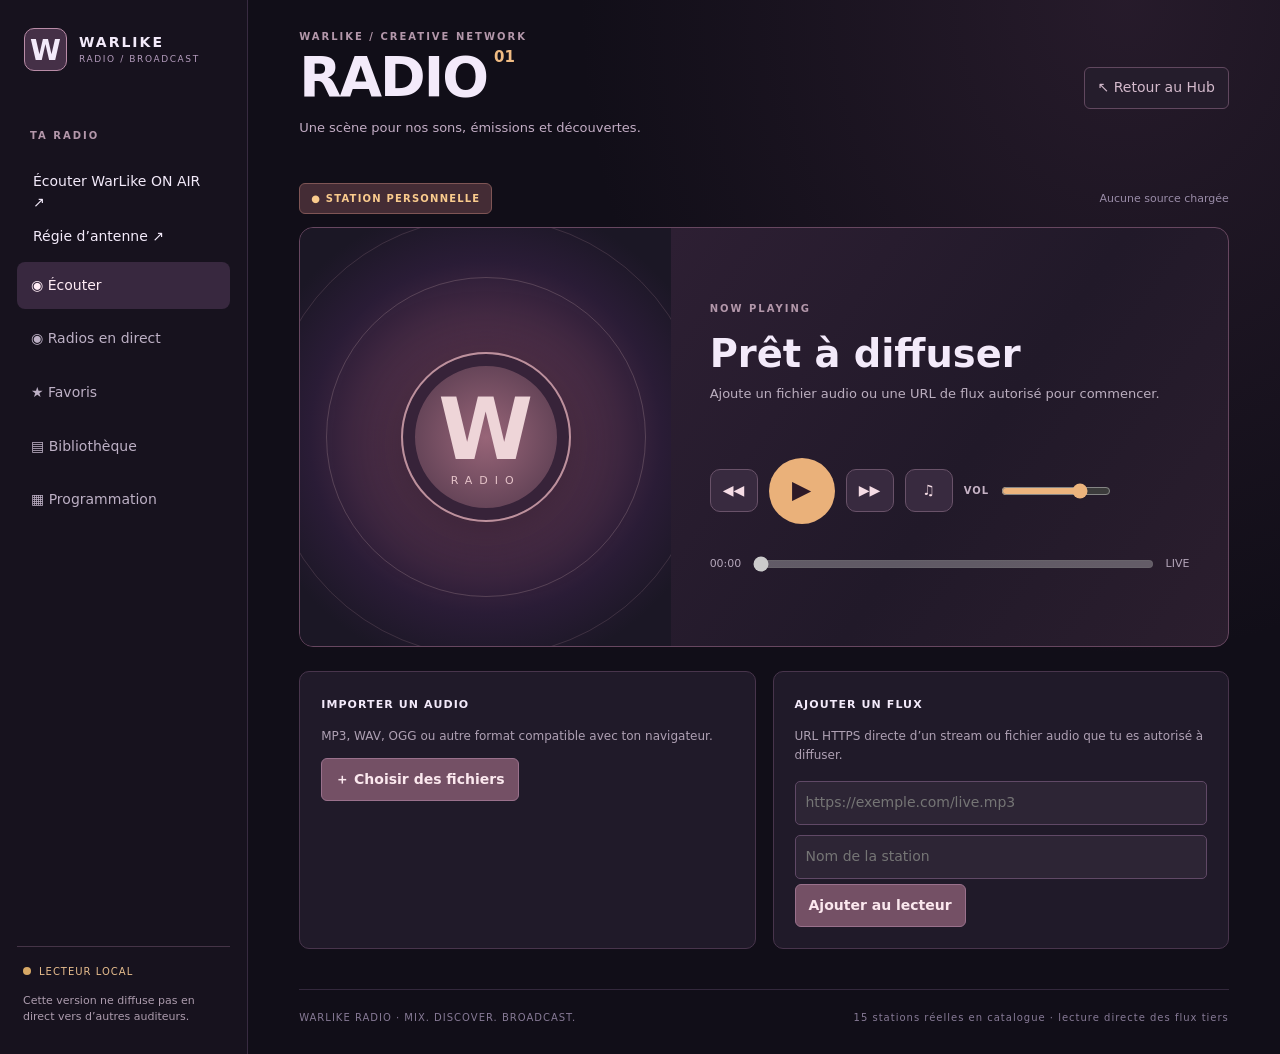
==== commit d8068aeb: "feat(radio): link public broadcast and studio control from player" ====
--- a/index.html
+++ b/index.html
@@ -1,5 +1,5 @@
 <!doctype html><html lang="fr"><head><meta charset="utf-8"><meta name="viewport" content="width=device-width,initial-scale=1"><meta name="theme-color" content="#17101e"><title>WarLike Radio — On Air</title><link rel="stylesheet" href="./style.css"></head><body><div class="app">
-<aside class="side"><a class="brand" href="https://warlike-hub.pages.dev/"><span class="logo">W</span><span><b>WARLIKE</b><small>RADIO / BROADCAST</small></span></a><div class="side-title">TA RADIO</div><p style="padding:0 16px"><a href="./public.html">Station publique et programmation ↗</a></p><nav><button data-tab="player" class="active">◉ Écouter</button><button data-tab="stations">◉ Radios en direct</button><button data-tab="favorites">★ Favoris</button><button data-tab="library">▤ Bibliothèque</button><button data-tab="schedule">▦ Programmation</button></nav><div class="side-end"><span class="led"></span>LECTEUR LOCAL<span class="muted">Cette version ne diffuse pas en direct vers d’autres auditeurs.</span></div></aside>
+<aside class="side"><a class="brand" href="https://warlike-hub.pages.dev/"><span class="logo">W</span><span><b>WARLIKE</b><small>RADIO / BROADCAST</small></span></a><div class="side-title">TA RADIO</div><p style="padding:0 16px"><a href="./public.html">Écouter WarLike ON AIR ↗</a><a href="./control.html" style="display:block;margin-top:12px">Régie d’antenne ↗</a></p><nav><button data-tab="player" class="active">◉ Écouter</button><button data-tab="stations">◉ Radios en direct</button><button data-tab="favorites">★ Favoris</button><button data-tab="library">▤ Bibliothèque</button><button data-tab="schedule">▦ Programmation</button></nav><div class="side-end"><span class="led"></span>LECTEUR LOCAL<span class="muted">Cette version ne diffuse pas en direct vers d’autres auditeurs.</span></div></aside>
 <main><header class="top"><div><span class="eyebrow">WARLIKE / CREATIVE NETWORK</span><h1>RADIO<span>01</span></h1><p>Une scène pour nos sons, émissions et découvertes.</p></div><a href="https://warlike-hub.pages.dev/" class="back">↖ Retour au Hub</a></header>
 <section id="playerPanel" class="panel"><div class="onair"><span class="live">● STATION PERSONNELLE</span><span id="sourceStatus">Aucune source chargée</span></div>
 <div class="hero"><div class="cover"><div class="orbit one"></div><div class="orbit two"></div><div class="disc"><span>W</span><small>RADIO</small></div></div><div class="hero-data"><span class="eyebrow">NOW PLAYING</span><h2 id="trackTitle">Prêt à diffuser</h2><p id="trackArtist">Ajoute un fichier audio ou une URL de flux autorisé pour commencer.</p><div id="playbackError" role="status" class="error" hidden></div><div id="playerActions" class="player-actions"><button type="button" id="favoriteCurrent" aria-pressed="false">☆ Favoris</button><button type="button" id="shareCurrent">Partager la station</button><a id="officialCurrent" href="#" target="_blank" rel="noopener noreferrer" hidden>Écouter sur le site officiel ↗</a><button type="button" id="retryCurrent" hidden>↻ Réessayer</button></div><div class="controls"><button id="previous" aria-label="Piste précédente">◀◀</button><button id="play" class="play" aria-label="Lecture / pause">▶</button><button id="next" aria-label="Piste suivante">▶▶</button><button id="mute" aria-label="Activer / couper le son">♫</button><label class="volume">VOL <input id="volume" type="range" min="0" max="100" value="75" aria-label="Volume"></label></div><div class="progress"><span id="elapsed">00:00</span><input id="seek" type="range" min="0" max="100" value="0" aria-label="Position de lecture" disabled><span id="duration">00:00</span></div></div></div>
--- a/style.css
+++ b/style.css
@@ -10,3 +10,16 @@
 .station-card a{font-size:12px;color:#d8b6dc;text-align:center}
 .station-card:focus-within,.station-card:hover{border-color:#dbad88}
 @media(max-width:600px){.station-grid{grid-template-columns:repeat(auto-fill,minmax(150px,1fr))}.station-card{padding:14px;min-height:215px}}
+
+/* Navigation avancée et lecteur radio */
+.player-actions{display:flex;gap:8px;flex-wrap:wrap;align-items:center;margin:0 0 18px}
+.player-actions button,.player-actions a{background:#39293e;border:1px solid #71546c;color:#f4dfed;padding:8px 11px;border-radius:8px;font-size:12px;text-decoration:none}
+.player-actions button[aria-pressed="true"]{background:#5c3e42;border-color:#dfb07d;color:#ffe0a0}
+.station-filters select{min-width:140px;max-width:100%}
+.filter-check{display:flex;align-items:center;gap:8px;border:1px solid #6d526e;border-radius:9px;background:#251d2d;padding:10px 12px;color:#eedce9;white-space:nowrap}
+.filter-check input{accent-color:#eab17a;width:17px;height:17px}
+.station-card .favorite-action{background:#49374d;border:1px solid #8c6580;color:#ffe3eb;font-size:12px}
+.station-card .favorite-action[aria-pressed="true"]{background:#684a45;border-color:#f3bf78;color:#ffe1a4}
+#favoritesPanel>h3{margin:24px 0 10px;font-size:16px}
+#favoritesPanel .station-grid{margin-top:10px}
+@media(max-width:600px){.station-filters{flex-direction:column}.station-filters input,.station-filters select,.filter-check{width:100%}.player-actions{gap:6px}.player-actions button,.player-actions a{font-size:11px}}
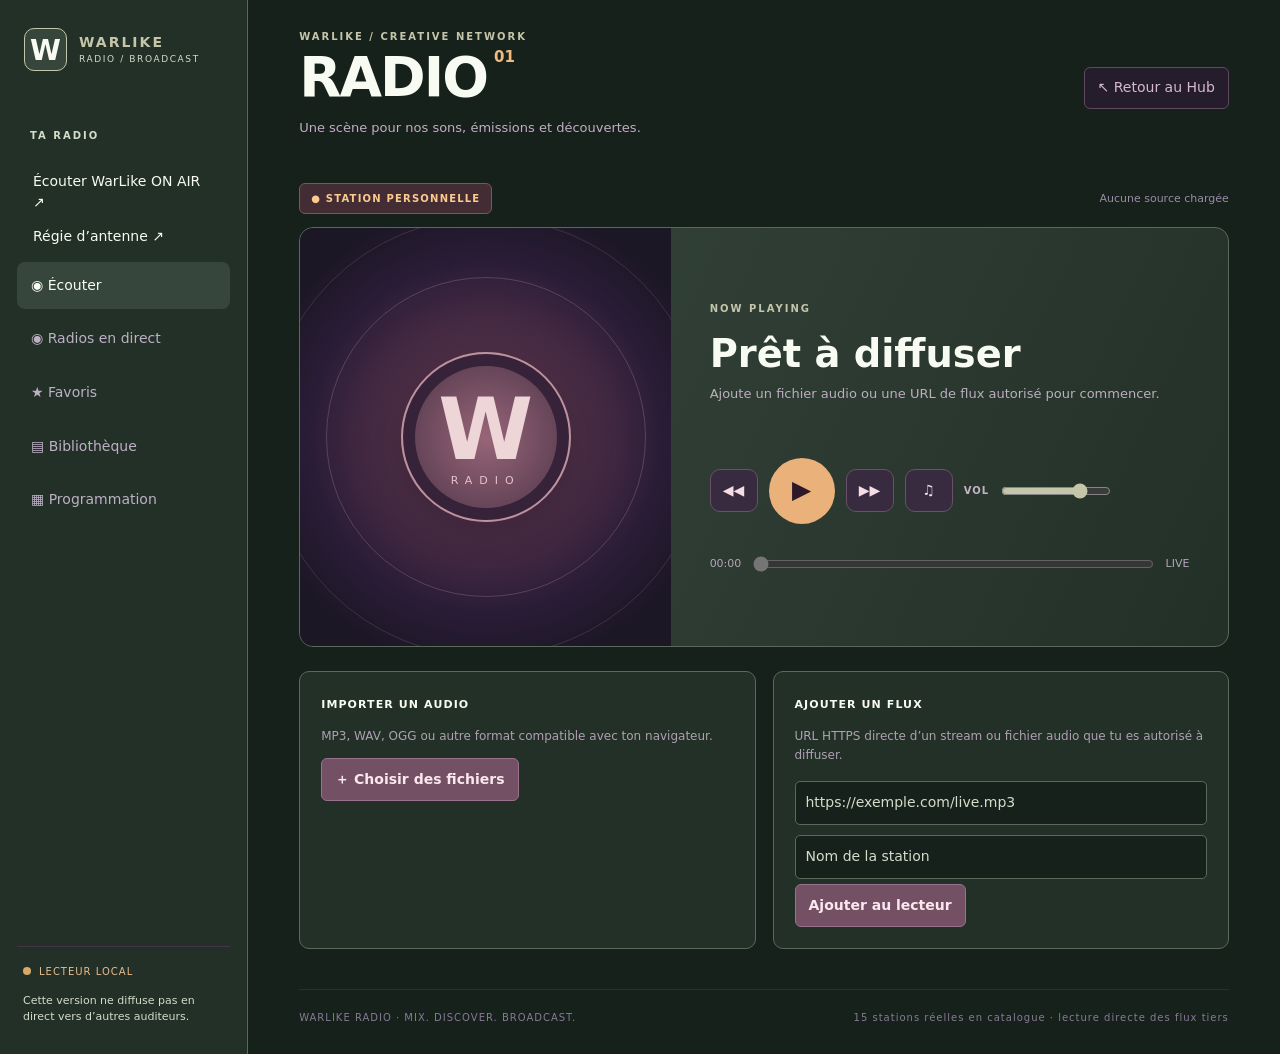
==== commit 799867e4: "Unify WarLike theme with the canonical forest, sage and ivory palette" ====
--- a/index.html
+++ b/index.html
@@ -1,10 +1,13 @@
-<!doctype html><html lang="fr"><head><meta charset="utf-8"><meta name="viewport" content="width=device-width,initial-scale=1"><meta name="theme-color" content="#17101e"><title>WarLike Radio — On Air</title><link rel="stylesheet" href="./style.css"></head><body><div class="app">
+<!doctype html><html data-warlike-app="warlike-radio" lang="fr"><head><meta charset="utf-8"><meta name="viewport" content="width=device-width,initial-scale=1"><meta name="theme-color" content="#17101e"><title>WarLike Radio — On Air</title><link rel="stylesheet" href="./style.css">
+<link rel="stylesheet" href="./design-system/warlike-foundation.css?v=1.1">
+<link rel="stylesheet" href="./design-system/warlike-shell.css?v=1.1">
+</head><body><div class="app">
 <aside class="side"><a class="brand" href="https://warlike-hub.pages.dev/"><span class="logo">W</span><span><b>WARLIKE</b><small>RADIO / BROADCAST</small></span></a><div class="side-title">TA RADIO</div><p style="padding:0 16px"><a href="./public.html">Écouter WarLike ON AIR ↗</a><a href="./control.html" style="display:block;margin-top:12px">Régie d’antenne ↗</a></p><nav><button data-tab="player" class="active">◉ Écouter</button><button data-tab="stations">◉ Radios en direct</button><button data-tab="favorites">★ Favoris</button><button data-tab="library">▤ Bibliothèque</button><button data-tab="schedule">▦ Programmation</button></nav><div class="side-end"><span class="led"></span>LECTEUR LOCAL<span class="muted">Cette version ne diffuse pas en direct vers d’autres auditeurs.</span></div></aside>
 <main><header class="top"><div><span class="eyebrow">WARLIKE / CREATIVE NETWORK</span><h1>RADIO<span>01</span></h1><p>Une scène pour nos sons, émissions et découvertes.</p></div><a href="https://warlike-hub.pages.dev/" class="back">↖ Retour au Hub</a></header>
 <section id="playerPanel" class="panel"><div class="onair"><span class="live">● STATION PERSONNELLE</span><span id="sourceStatus">Aucune source chargée</span></div>
 <div class="hero"><div class="cover"><div class="orbit one"></div><div class="orbit two"></div><div class="disc"><span>W</span><small>RADIO</small></div></div><div class="hero-data"><span class="eyebrow">NOW PLAYING</span><h2 id="trackTitle">Prêt à diffuser</h2><p id="trackArtist">Ajoute un fichier audio ou une URL de flux autorisé pour commencer.</p><div id="playbackError" role="status" class="error" hidden></div><div id="playerActions" class="player-actions"><button type="button" id="favoriteCurrent" aria-pressed="false">☆ Favoris</button><button type="button" id="shareCurrent">Partager la station</button><a id="officialCurrent" href="#" target="_blank" rel="noopener noreferrer" hidden>Écouter sur le site officiel ↗</a><button type="button" id="retryCurrent" hidden>↻ Réessayer</button></div><div class="controls"><button id="previous" aria-label="Piste précédente">◀◀</button><button id="play" class="play" aria-label="Lecture / pause">▶</button><button id="next" aria-label="Piste suivante">▶▶</button><button id="mute" aria-label="Activer / couper le son">♫</button><label class="volume">VOL <input id="volume" type="range" min="0" max="100" value="75" aria-label="Volume"></label></div><div class="progress"><span id="elapsed">00:00</span><input id="seek" type="range" min="0" max="100" value="0" aria-label="Position de lecture" disabled><span id="duration">00:00</span></div></div></div>
 <div class="source-cards"><div class="source-card"><b>IMPORTER UN AUDIO</b><p>MP3, WAV, OGG ou autre format compatible avec ton navigateur.</p><label class="upload">＋ Choisir des fichiers<input type="file" id="localFiles" accept="audio/*,.mp3,.wav,.ogg,.m4a,.flac" multiple hidden></label></div><form class="source-card" id="streamForm"><b>AJOUTER UN FLUX</b><p>URL HTTPS directe d’un stream ou fichier audio que tu es autorisé à diffuser.</p><input type="url" id="streamUrl" placeholder="https://exemple.com/live.mp3" required><input type="text" id="streamName" maxlength="90" placeholder="Nom de la station" required><button type="submit">Ajouter au lecteur</button></form></div></section>
-<section id="stationsPanel" class="panel" hidden><div class="section-header"><div><span class="eyebrow">RADIOS FRANÇAISES · FLUX PUBLICS</span><h2>Radios en direct</h2></div><span id="stationTotal" class="hint"></span></div><p class="hint">Des stations réelles avec des flux HTTPS publiés par leurs diffuseurs. La disponibilité et les droits d’écoute dépendent de chaque radio. La lecture démarre après ton clic.</p><div class="station-filters"><input id="stationSearch" type="search" placeholder="Rechercher une chaîne, un genre…" aria-label="Rechercher une station"><select id="stationGenre" aria-label="Filtrer par genre"><option value="all">Tous les genres</option></select><select id="stationSort" aria-label="Trier les stations"><option value="name">Par nom</option><option value="genre">Par genre</option><option value="recent">Écoutées récemment</option></select><label class="filter-check"><input id="stationFavoritesOnly" type="checkbox"> ★ Favoris uniquement</label></div><div id="stationGrid" class="station-grid"></div></section><section id="favoritesPanel" class="panel" hidden><div class="section-header"><div><span class="eyebrow">WARLIKE RADIO / TA SÉLECTION</span><h2>Favoris & écoutes récentes</h2></div></div><p class="hint">Retrouve tes stations favorites et les 12 dernières stations sélectionnées sur cet appareil.</p><h3>★ Mes favoris</h3><div id="favoriteGrid" class="station-grid"></div><h3>◷ Écoutées récemment</h3><div id="recentGrid" class="station-grid"></div></section><section id="libraryPanel" class="panel" hidden><div class="section-header"><div><span class="eyebrow">WARLIKE RADIO / COLLECTION</span><h2>Liste de lecture</h2></div><button id="clearLibrary">Effacer la liste</button></div><p class="hint">Les fichiers locaux restent dans ta session de navigateur. Les radios du catalogue sont accessibles dans l’onglet Radios. Seules tes URLs de flux ajoutées sont mémorisées ; les fichiers audio ne sont pas envoyés à un serveur.</p><div class="library-list" id="playlist"></div></section>
+<section id="stationsPanel" class="panel" hidden><div class="section-header"><div><span class="eyebrow">RADIOS FRANÇAISES · FLUX PUBLICS</span><h2>Radios en direct</h2></div><span id="stationTotal" class="hint"></span></div><p class="hint">Des stations réelles avec des flux HTTPS publiés par leurs diffuseurs. La disponibilité et les droits d’écoute dépendent de chaque radio. La lecture démarre après ton clic. Les éventuelles publicités intégrées aux programmes des diffuseurs ne peuvent pas être retirées par ce lecteur.</p><div class="station-filters"><input id="stationSearch" type="search" placeholder="Rechercher une chaîne, un genre…" aria-label="Rechercher une station"><select id="stationGenre" aria-label="Filtrer par genre"><option value="all">Tous les genres</option></select><select id="stationSort" aria-label="Trier les stations"><option value="name">Par nom</option><option value="genre">Par genre</option><option value="recent">Écoutées récemment</option></select><label class="filter-check"><input id="stationFavoritesOnly" type="checkbox"> ★ Favoris uniquement</label><label class="filter-check"><input id="stationMusicOnly" type="checkbox"> ♫ Musique uniquement</label><button type="button" id="quickFip">▶ Écouter FIP</button></div><div id="stationGrid" class="station-grid"></div></section><section id="favoritesPanel" class="panel" hidden><div class="section-header"><div><span class="eyebrow">WARLIKE RADIO / TA SÉLECTION</span><h2>Favoris & écoutes récentes</h2></div></div><p class="hint">Retrouve tes stations favorites et les 12 dernières stations sélectionnées sur cet appareil.</p><h3>★ Mes favoris</h3><div id="favoriteGrid" class="station-grid"></div><h3>◷ Écoutées récemment</h3><div id="recentGrid" class="station-grid"></div></section><section id="libraryPanel" class="panel" hidden><div class="section-header"><div><span class="eyebrow">WARLIKE RADIO / COLLECTION</span><h2>Liste de lecture</h2></div><button id="clearLibrary">Effacer la liste</button></div><p class="hint">Les fichiers locaux restent dans ta session de navigateur. Les radios du catalogue sont accessibles dans l’onglet Radios. Seules tes URLs de flux ajoutées sont mémorisées ; les fichiers audio ne sont pas envoyés à un serveur.</p><div class="library-list" id="playlist"></div></section>
 <section id="schedulePanel" class="panel" hidden><div class="section-header"><div><span class="eyebrow">WARLIKE RADIO / PROGRAMME</span><h2>Grille des émissions</h2></div></div><p class="hint">Ébauche de programmation éditoriale. Les horaires ne déclenchent pas de diffusion automatique.</p><form class="schedule-form" id="scheduleForm"><label>Heure<input type="time" id="showTime" required value="20:00"></label><label>Émission<input id="showName" maxlength="75" required placeholder="Ex. WarLike Sessions"></label><label>Animateur<input id="showHost" maxlength="65" placeholder="Nom de l'animateur"></label><button type="submit">＋ Ajouter</button></form><div id="shows" class="shows"></div></section>
 <footer>WARLIKE RADIO · MIX. DISCOVER. BROADCAST. <span>15 stations réelles en catalogue · lecture directe des flux tiers</span></footer>
 </main></div><audio id="audio" preload="metadata"></audio><script type="module" src="./app.js"></script></body></html>
--- a/design-system/warlike-shell.css
+++ b/design-system/warlike-shell.css
@@ -0,0 +1,14 @@
+/* WarLike shell adapter — presentation only; retain app layout and semantic states. */
+html[data-warlike-app="warlike-radio"],html[data-warlike-app="warlike-radio"] body.light{--bg:var(--wl-bg);--panel:var(--wl-surface);--panel2:var(--wl-surface-alt);--surface:var(--wl-surface);--soft:var(--wl-surface-alt);--side:var(--wl-bg);--line:var(--wl-border);--text:var(--wl-text);--white:var(--wl-text);--muted:var(--wl-text-muted);--accent:var(--wl-accent);--green:var(--wl-accent);--primary:var(--wl-primary);--teal:var(--wl-accent);}
+html[data-warlike-app="warlike-radio"] :is(.side,.source-card,.station-card,.schedule-form,.list-item,.show){background:var(--wl-surface);border-color:var(--wl-border);color:var(--wl-text)}
+html[data-warlike-app="warlike-radio"] :is(.hero,.welcome){background:linear-gradient(115deg,var(--wl-surface-alt),var(--wl-surface));border-color:var(--wl-border);color:var(--wl-text)}
+html[data-warlike-app="warlike-radio"] :is(.brand small,.brand-sub,.muted,.hint,.tag,.pill,.kicker,.side-title){color:var(--wl-text-muted)}
+html[data-warlike-app="warlike-radio"] :is(.eyebrow,.brand em,.brand b,.brand strong span,.logo span){color:var(--wl-accent)}
+html[data-warlike-app="warlike-radio"] :is(.primary,.btn.primary,.button:not(.secondary),.cta,.read,.new-room,.export-btn,.compose-launch,.hub-primary){background:var(--wl-primary);border-color:var(--wl-primary);color:var(--wl-primary-text);border-radius:var(--wl-radius-sm)}
+html[data-warlike-app="warlike-radio"] :is(.primary,.btn.primary,.cta,.read,.export-btn,.compose-launch):hover:not(:disabled){background:var(--wl-surface-alt);color:var(--wl-text);border-color:var(--wl-focus)}
+html[data-warlike-app="warlike-radio"] :is(.btn:not(.primary),.secondary,.button.secondary,.ghost,.outline,.import-button,.header-actions button){background:var(--wl-surface-alt);border-color:var(--wl-border);color:var(--wl-text)}
+html[data-warlike-app="warlike-radio"] :is(input:not([type=color]):not([type=range]):not([type=checkbox]):not([type=radio]):not([type=file]),select,textarea){background:var(--wl-bg);border-color:var(--wl-border);color:var(--wl-text)}
+html[data-warlike-app="warlike-radio"] :is(input,textarea)::placeholder{color:var(--wl-text-muted);opacity:1}
+html[data-warlike-app="warlike-radio"] :is(nav button,nav a,.nav button,.filters button,.filter,.tab):is(.active,[aria-current=page],[aria-current=true],[aria-pressed=true]){background:var(--wl-surface-alt);border-color:var(--wl-focus);color:var(--wl-text)}
+html[data-warlike-app="warlike-radio"] :is(.mark,.brand-mark,.logo:not(a),.brand .mark){background:var(--wl-forest);border-color:var(--wl-sage);color:var(--wl-ivory)}
+html[data-warlike-app="warlike-radio"] main{background:var(--wl-bg)}
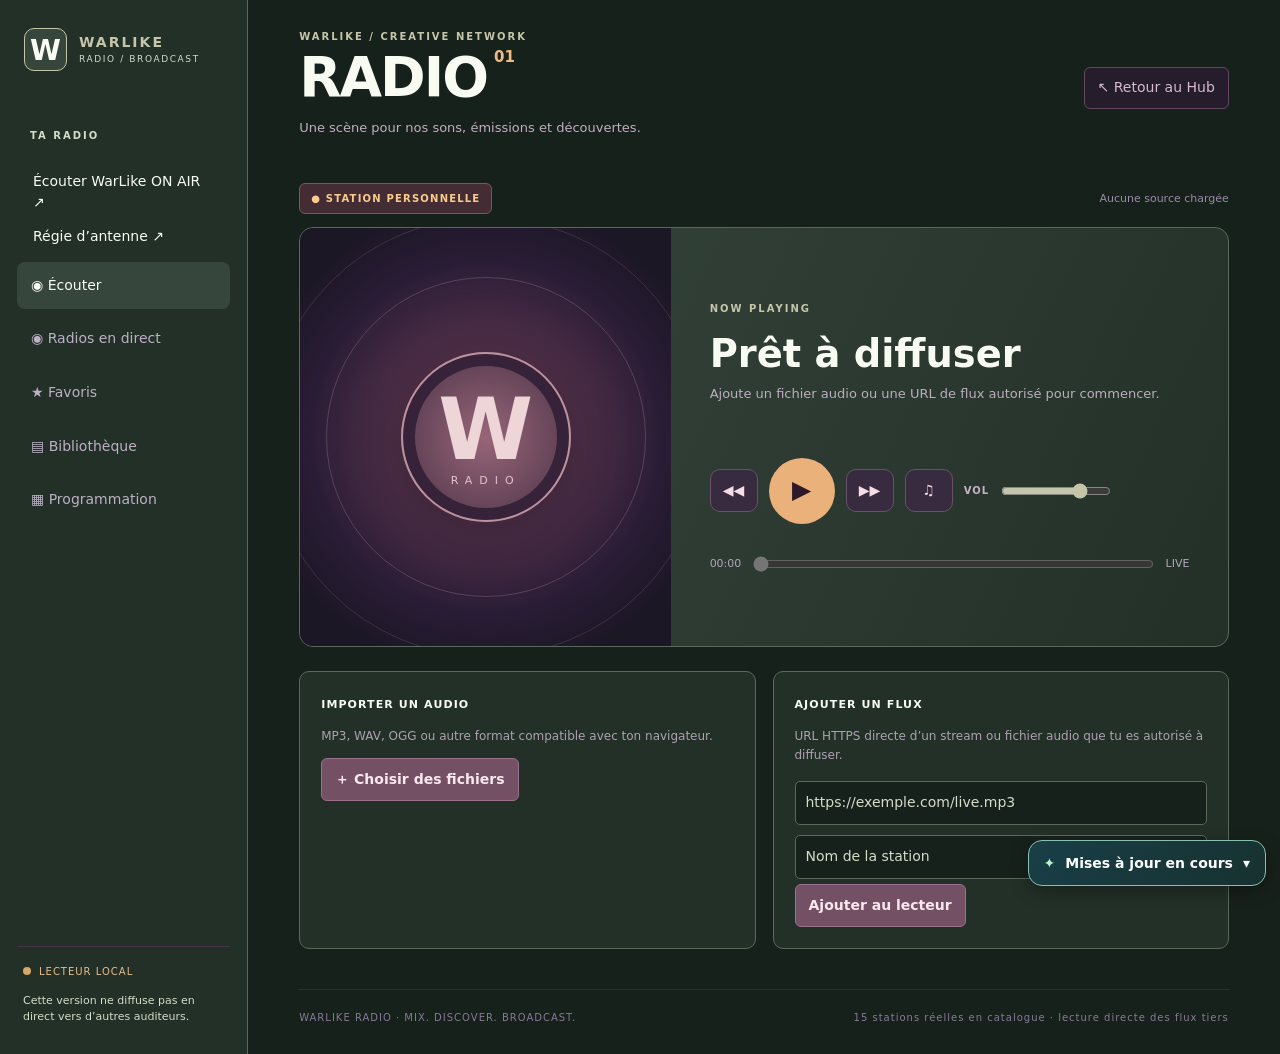
==== commit f7499d7e: "feat(ui): add unobtrusive update notice" ====
--- a/index.html
+++ b/index.html
@@ -1,7 +1,7 @@
 <!doctype html><html data-warlike-app="warlike-radio" lang="fr"><head><meta charset="utf-8"><meta name="viewport" content="width=device-width,initial-scale=1"><meta name="theme-color" content="#17101e"><title>WarLike Radio — On Air</title><link rel="stylesheet" href="./style.css">
 <link rel="stylesheet" href="./design-system/warlike-foundation.css?v=1.1">
 <link rel="stylesheet" href="./design-system/warlike-shell.css?v=1.1">
-</head><body><div class="app">
+<link rel="stylesheet" href="./warlike-update-status.css"></head><body><details class="warlike-update-notice"><summary>Mises à jour en cours</summary><p>WarLike évolue : améliorations et nouvelles fonctionnalités. Vous pouvez continuer à utiliser cette application normalement.</p></details><div class="app">
 <aside class="side"><a class="brand" href="https://warlike-hub.pages.dev/"><span class="logo">W</span><span><b>WARLIKE</b><small>RADIO / BROADCAST</small></span></a><div class="side-title">TA RADIO</div><p style="padding:0 16px"><a href="./public.html">Écouter WarLike ON AIR ↗</a><a href="./control.html" style="display:block;margin-top:12px">Régie d’antenne ↗</a></p><nav><button data-tab="player" class="active">◉ Écouter</button><button data-tab="stations">◉ Radios en direct</button><button data-tab="favorites">★ Favoris</button><button data-tab="library">▤ Bibliothèque</button><button data-tab="schedule">▦ Programmation</button></nav><div class="side-end"><span class="led"></span>LECTEUR LOCAL<span class="muted">Cette version ne diffuse pas en direct vers d’autres auditeurs.</span></div></aside>
 <main><header class="top"><div><span class="eyebrow">WARLIKE / CREATIVE NETWORK</span><h1>RADIO<span>01</span></h1><p>Une scène pour nos sons, émissions et découvertes.</p></div><a href="https://warlike-hub.pages.dev/" class="back">↖ Retour au Hub</a></header>
 <section id="playerPanel" class="panel"><div class="onair"><span class="live">● STATION PERSONNELLE</span><span id="sourceStatus">Aucune source chargée</span></div>
--- a/warlike-update-status.css
+++ b/warlike-update-status.css
@@ -0,0 +1 @@
+.warlike-update-notice{position:fixed;bottom:14px;right:14px;z-index:900;max-width:min(360px,calc(100vw - 28px));font:600 14px/1.5 system-ui,sans-serif;color:#fff;background:linear-gradient(135deg,#193f48,#17312f);border:1px solid #8bbfae;border-radius:14px;box-shadow:0 5px 18px #0005;overflow:hidden}.warlike-update-notice summary{list-style:none;cursor:pointer;display:flex;gap:10px;align-items:center;min-height:44px;padding:9px 15px;color:#fff}.warlike-update-notice summary::-webkit-details-marker{display:none}.warlike-update-notice summary::before{content:"✦";color:#b8f5cc}.warlike-update-notice summary::after{content:"▾";margin-left:auto}.warlike-update-notice[open] summary::after{content:"▴"}.warlike-update-notice p{margin:0;padding:0 15px 15px;color:#ebf5f0;font-weight:400}.warlike-update-notice summary:focus-visible{outline:3px solid #fff;outline-offset:-4px}@media(max-width:480px){.warlike-update-notice{bottom:8px;right:8px;max-width:min(300px,calc(100vw - 16px))}}@media print{.warlike-update-notice{display:none!important}}
